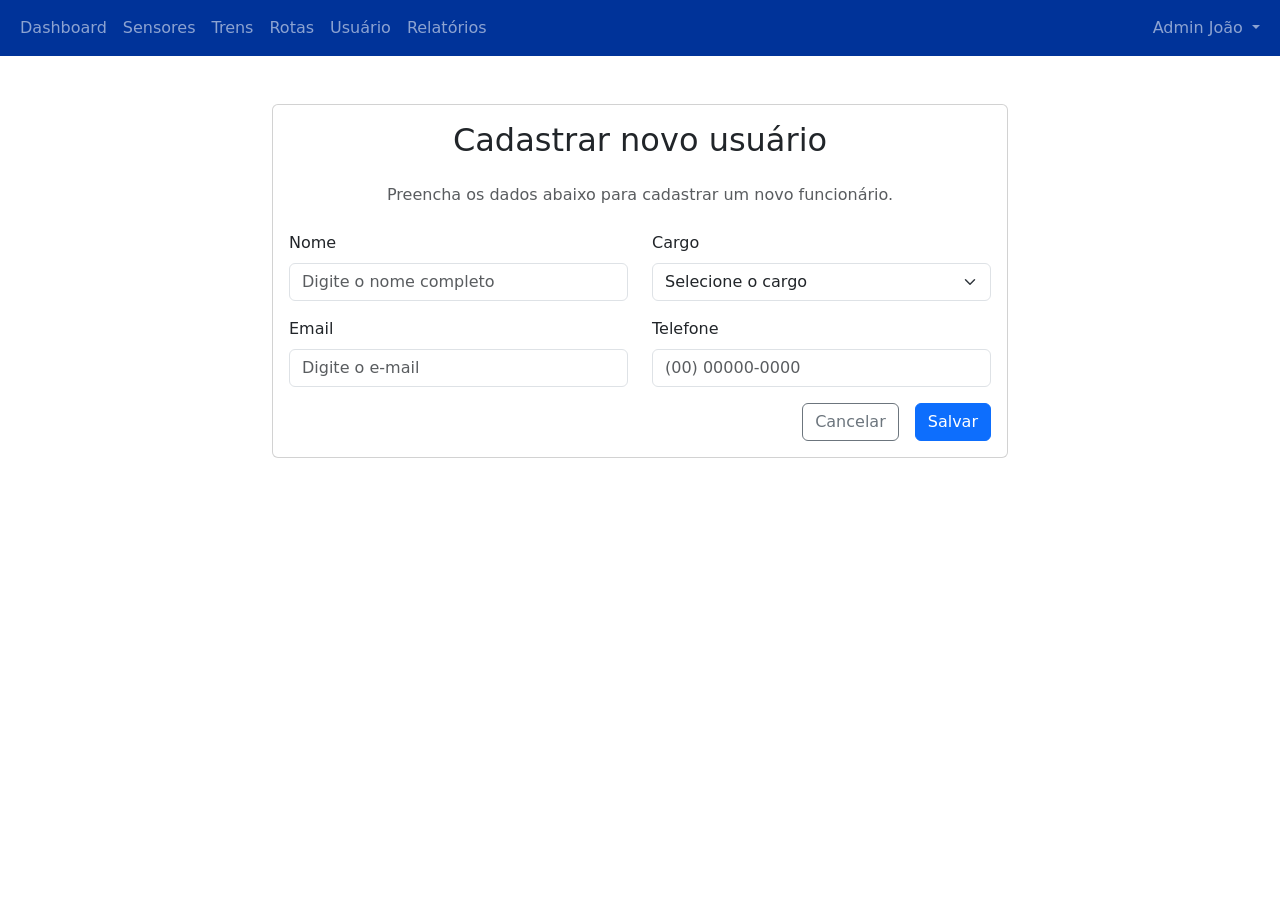
==== public/tela-cadastro-user.html @ ac52f479 "add- alterei o nome de um campo de navegação" ====
<!DOCTYPE html>
<html lang="pt-BR">

<head>
    <meta charset="UTF-8">
    <meta name="viewport" content="width=device-width, initial-scale=1.0">
    <title>Cadastro de Funcionário</title>
    <link href="https://cdn.jsdelivr.net/npm/bootstrap@5.3.3/dist/css/bootstrap.min.css" rel="stylesheet"
        integrity="sha384-QWTKZyjpPEjISv5WaRU9OFeRpok6YctnYmDr5pNlyT2bRjXh0JMhjY6hW+ALEwIH" crossorigin="anonymous">
</head>

<body>
    <nav class="navbar navbar-expand-lg navbar-dark" style="background-color: #003399;">
        <div class="container-fluid">
            <button class="navbar-toggler" type="button" data-bs-toggle="collapse" data-bs-target="#navbarNav"
                aria-controls="navbarNav" aria-expanded="false" aria-label="Toggle navigation">
                <span class="navbar-toggler-icon"></span>
            </button>
            <div class="collapse navbar-collapse" id="navbarNav">
                <ul class="navbar-nav me-auto">
                    <li class="nav-item">
                        <a class="nav-link" href="#">Dashboard</a>
                    </li>
                    <li class="nav-item">
                        <a class="nav-link" href="#">Sensores</a>
                    </li>
                    <li class="nav-item">
                        <a class="nav-link" href="#">Trens</a>
                    </li>
                    <li class="nav-item">
                        <a class="nav-link" href="#">Rotas</a>
                    </li>
                    <li class="nav-item">
                        <a class="nav-link" href="#">Usuário</a>
                    </li>
                    <li class="nav-item">
                        <a class="nav-link" href="#">Relatórios</a>
                    </li>
                </ul>
                <ul class="navbar-nav">
                    <li class="nav-item dropdown">
                        <a class="nav-link dropdown-toggle" href="#" role="button" data-bs-toggle="dropdown"
                            aria-expanded="false">
                            Admin João
                        </a>
                        <ul class="dropdown-menu">
                            <li><a class="dropdown-item" href="#">Perfil</a></li>
                            <li><a class="dropdown-item" href="#">Sair</a></li>
                        </ul>
                    </li>
                </ul>
            </div>
        </div>
    </nav>
    <div class="container mt-5">
        <div class="row justify-content-center">
            <div class="col-lg-8">
                <div class="card">
                    <div class="card-body">
                        <h2 class="card-title text-center mb-4">Cadastrar novo usuário</h2>
                        <p class="text-center text-muted mb-4">Preencha os dados abaixo para cadastrar um novo
                            funcionário.</p>
                        <form>
                            <div class="row">
                                <div class="col-md-6 mb-3">
                                    <label for="nome" class="form-label">Nome</label>
                                    <input type="text" class="form-control" id="nome" placeholder="Digite o nome completo">
                                </div>
                                <div class="col-md-6 mb-3">
                                    <label for="cargo" class="form-label">Cargo</label>
                                    <select class="form-select" id="cargo">
                                        <option selected>Selecione o cargo</option>
                                        <option></option>
                                        <option></option>
                                        <option></option>
                                        <option></option>
                                        <option></option>
                                        <option></option>
                                    </select>

                                </div>
                            </div>
                            <div class="row">
                                <div class="col-md-6 mb-3">
                                    <label for="email" class="form-label">Email</label>
                                    <input type="email" class="form-control" id="email" placeholder="Digite o e-mail">
                                </div>
                                <div class="col-md-6 mb-3">
                                    <label for="telefone" class="form-label">Telefone</label>
                                    <input type="tel" class="form-control" id="telefone" placeholder="(00) 00000-0000" required>
                                </div>
                            </div>
                            <div class="d-grid gap-2 d-md-flex justify-content-md-end">
                                <button type="button" class="btn btn-outline-secondary me-md-2">Cancelar</button>
                                <button type="submit" class="btn btn-primary">Salvar</button>
                            </div>
                        </form>
                    </div>
                </div>
            </div>
        </div>
    </div>
    <script src="https://cdn.jsdelivr.net/npm/bootstrap@5.3.3/dist/js/bootstrap.bundle.min.js"
        integrity="sha384-YvpcrYf0tY3lHB60NNkmXc5s9fDVZLESaAA55NDzOxhy9GkcIdslK1eN7N6jIeHz"
        crossorigin="anonymous"></script>
</body>

</html>
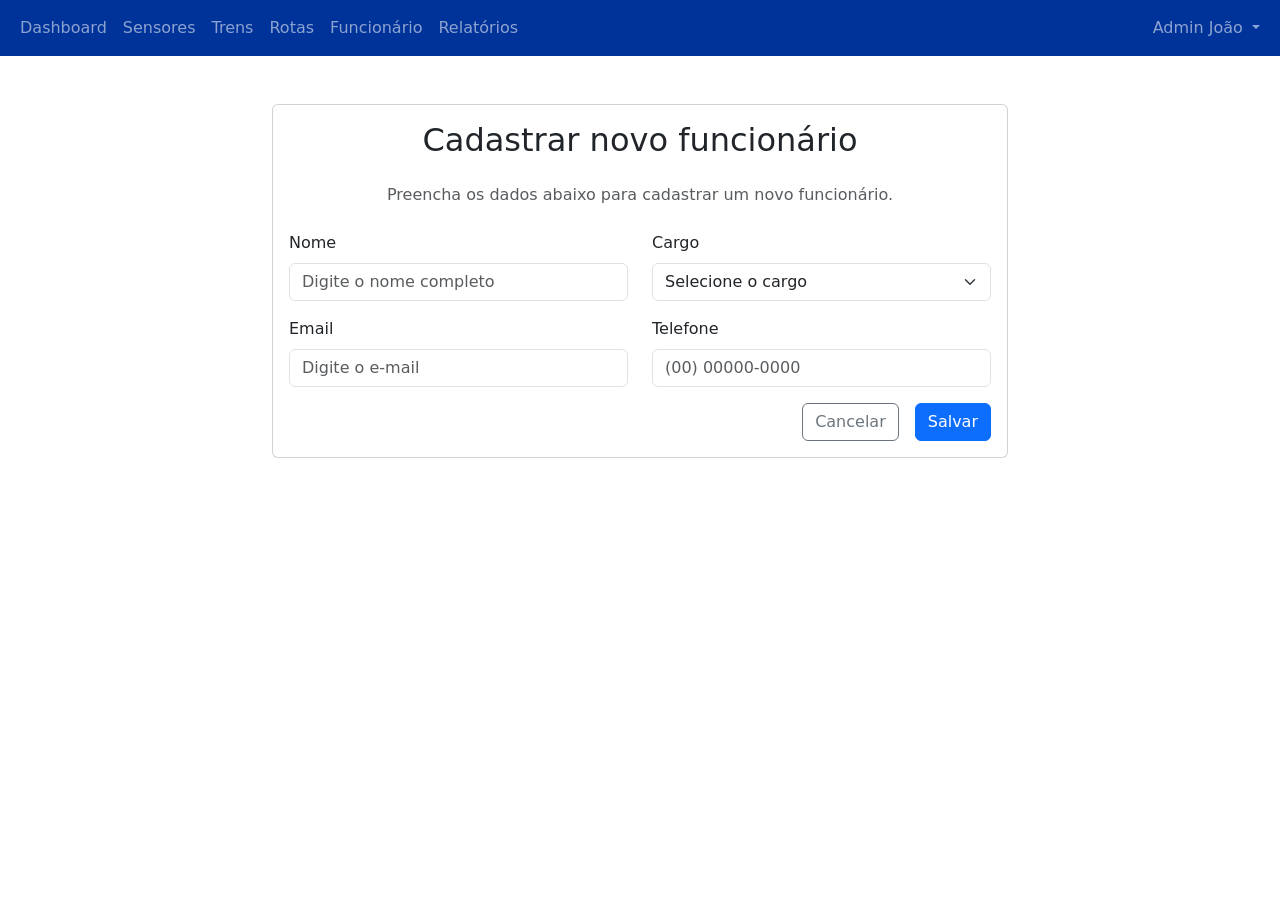
==== commit 45f14da7: "add- adicionei as opções de cargo" ====
--- a/public/tela-cadastro-user.html
+++ b/public/tela-cadastro-user.html
@@ -31,7 +31,7 @@
                         <a class="nav-link" href="#">Rotas</a>
                     </li>
                     <li class="nav-item">
-                        <a class="nav-link" href="#">Usuário</a>
+                        <a class="nav-link" href="#">Funcionário</a>
                     </li>
                     <li class="nav-item">
                         <a class="nav-link" href="#">Relatórios</a>
@@ -57,7 +57,7 @@
             <div class="col-lg-8">
                 <div class="card">
                     <div class="card-body">
-                        <h2 class="card-title text-center mb-4">Cadastrar novo usuário</h2>
+                        <h2 class="card-title text-center mb-4">Cadastrar novo funcionário</h2>
                         <p class="text-center text-muted mb-4">Preencha os dados abaixo para cadastrar um novo
                             funcionário.</p>
                         <form>
@@ -70,12 +70,8 @@
                                     <label for="cargo" class="form-label">Cargo</label>
                                     <select class="form-select" id="cargo">
                                         <option selected>Selecione o cargo</option>
-                                        <option></option>
-                                        <option></option>
-                                        <option></option>
-                                        <option></option>
-                                        <option></option>
-                                        <option></option>
+                                        <option>Administrador</option>
+                                        <option>Funcionário</option>
                                     </select>
 
                                 </div>
@@ -104,5 +100,7 @@
         integrity="sha384-YvpcrYf0tY3lHB60NNkmXc5s9fDVZLESaAA55NDzOxhy9GkcIdslK1eN7N6jIeHz"
         crossorigin="anonymous"></script>
 </body>
-
+    <script src="../script/botoes.js"></script>
+    <script src="../script/scripts.js"></script>
+    <script src="../script/validacao.js"></script>
 </html>
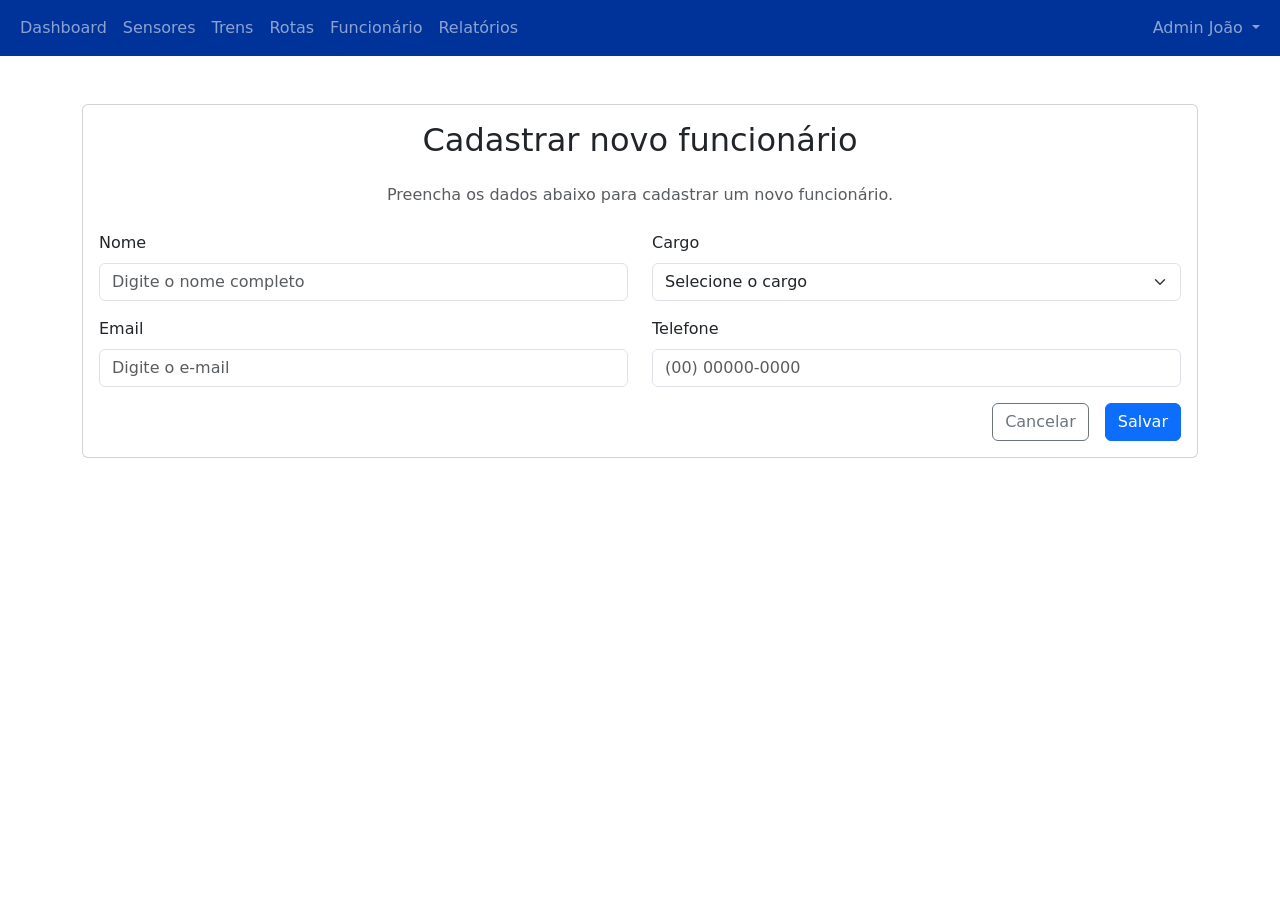
==== commit 398fea56: "add- ajustei a largura do container" ====
--- a/public/tela-cadastro-user.html
+++ b/public/tela-cadastro-user.html
@@ -44,7 +44,6 @@
                             Admin João
                         </a>
                         <ul class="dropdown-menu">
-                            <li><a class="dropdown-item" href="#">Perfil</a></li>
                             <li><a class="dropdown-item" href="#">Sair</a></li>
                         </ul>
                     </li>
@@ -54,7 +53,7 @@
     </nav>
     <div class="container mt-5">
         <div class="row justify-content-center">
-            <div class="col-lg-8">
+            <div class="col-12">
                 <div class="card">
                     <div class="card-body">
                         <h2 class="card-title text-center mb-4">Cadastrar novo funcionário</h2>
@@ -64,7 +63,8 @@
                             <div class="row">
                                 <div class="col-md-6 mb-3">
                                     <label for="nome" class="form-label">Nome</label>
-                                    <input type="text" class="form-control" id="nome" placeholder="Digite o nome completo">
+                                    <input type="text" class="form-control" id="nome"
+                                        placeholder="Digite o nome completo">
                                 </div>
                                 <div class="col-md-6 mb-3">
                                     <label for="cargo" class="form-label">Cargo</label>
@@ -83,7 +83,8 @@
                                 </div>
                                 <div class="col-md-6 mb-3">
                                     <label for="telefone" class="form-label">Telefone</label>
-                                    <input type="tel" class="form-control" id="telefone" placeholder="(00) 00000-0000" required>
+                                    <input type="tel" class="form-control" id="telefone" placeholder="(00) 00000-0000"
+                                        required>
                                 </div>
                             </div>
                             <div class="d-grid gap-2 d-md-flex justify-content-md-end">
@@ -100,7 +101,8 @@
         integrity="sha384-YvpcrYf0tY3lHB60NNkmXc5s9fDVZLESaAA55NDzOxhy9GkcIdslK1eN7N6jIeHz"
         crossorigin="anonymous"></script>
 </body>
-    <script src="../script/botoes.js"></script>
-    <script src="../script/scripts.js"></script>
-    <script src="../script/validacao.js"></script>
+<script src="../script/botoes.js"></script>
+<script src="../script/scripts.js"></script>
+<script src="../script/validacao.js"></script>
+
 </html>
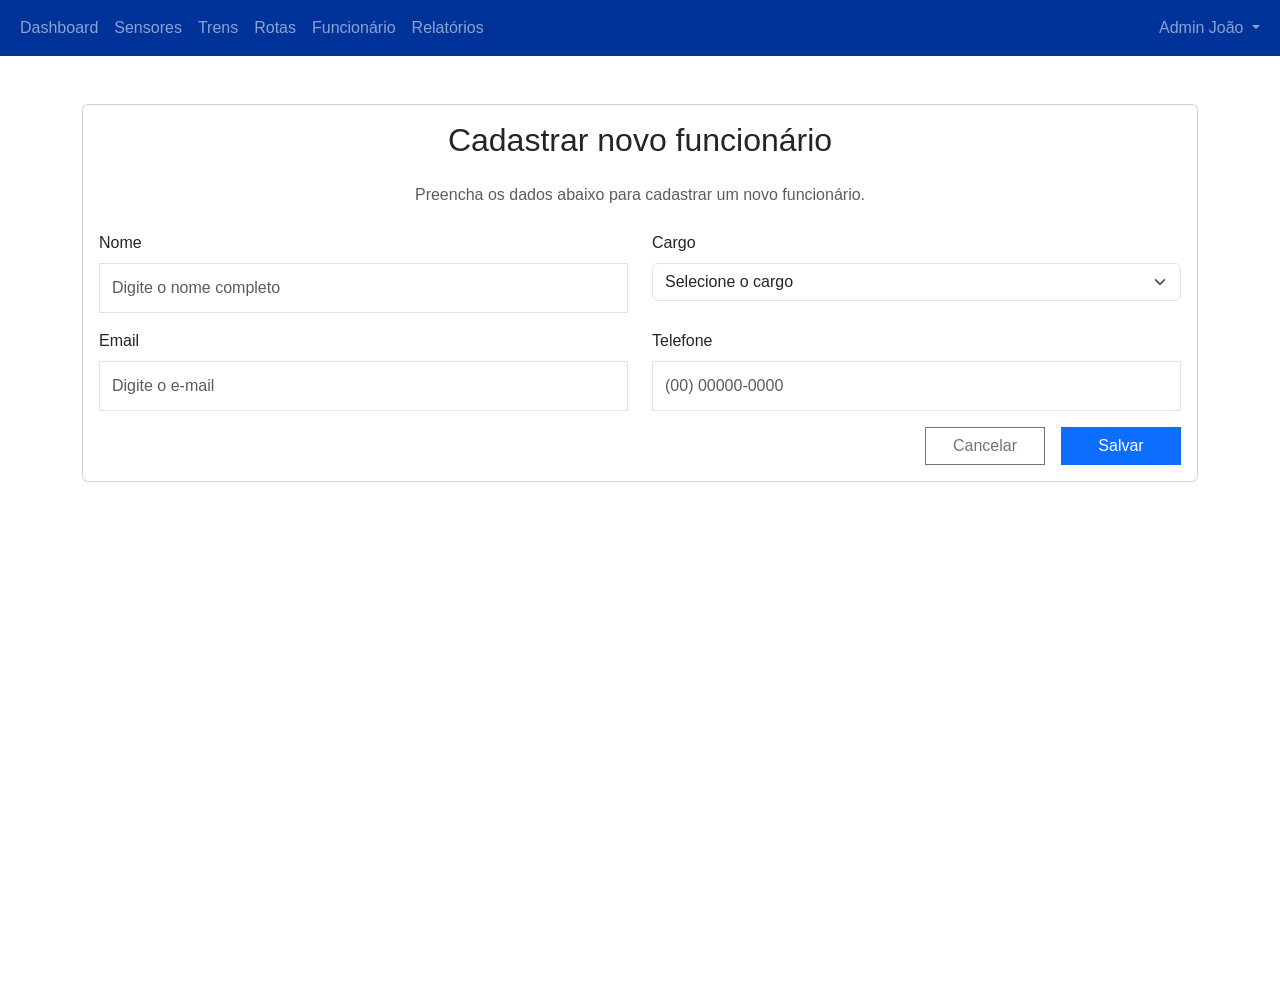
==== commit 1f92e9c7: "add - atualizei o link do css" ====
--- a/public/tela-cadastro-user.html
+++ b/public/tela-cadastro-user.html
@@ -7,6 +7,7 @@
     <title>Cadastro de Funcionário</title>
     <link href="https://cdn.jsdelivr.net/npm/bootstrap@5.3.3/dist/css/bootstrap.min.css" rel="stylesheet"
         integrity="sha384-QWTKZyjpPEjISv5WaRU9OFeRpok6YctnYmDr5pNlyT2bRjXh0JMhjY6hW+ALEwIH" crossorigin="anonymous">
+    <link rel="stylesheet" href="../style/style.css">
 </head>
 
 <body>
@@ -59,7 +60,7 @@
                         <h2 class="card-title text-center mb-4">Cadastrar novo funcionário</h2>
                         <p class="text-center text-muted mb-4">Preencha os dados abaixo para cadastrar um novo
                             funcionário.</p>
-                        <form>
+                        <form id="formFuncionario">
                             <div class="row">
                                 <div class="col-md-6 mb-3">
                                     <label for="nome" class="form-label">Nome</label>
--- a/style/style.css
+++ b/style/style.css
@@ -0,0 +1,60 @@
+* {
+  margin: 0;
+  padding: 0;
+  box-sizing: border-box;
+}
+
+html,
+body {
+  height: 100%;
+  font-family: Arial, sans-serif;
+}
+
+.container {
+  display: flex;
+  flex-direction: column;
+  min-height: 100vh;
+}
+
+.fundo-tela-login,
+.fundo {
+  width: 100%;
+  height: 100vh;
+  background-image: url("../assets/img/trem.jpg");
+  background-size: cover;
+  background-position: center;
+  background-repeat: no-repeat;
+}
+
+.painel {
+  width: 340px;
+  height: 100vh;
+  background: rgba(90, 90, 90, 0.55);
+  backdrop-filter: blur(2px);
+  padding: 35px;
+}
+
+.logo {
+  width: 130px;
+  height: 85px;
+  background: #2b2114;
+  margin: 0 auto;
+  font-size: 40px;
+  display: flex;
+  align-items: center;
+  justify-content: center;
+}
+
+.form-control {
+  border-radius: 0;
+  padding: 12px;
+}
+
+.btn {
+  border-radius: 0;
+  min-width: 120px;
+}
+
+#mensagem {
+  color: white;
+}
